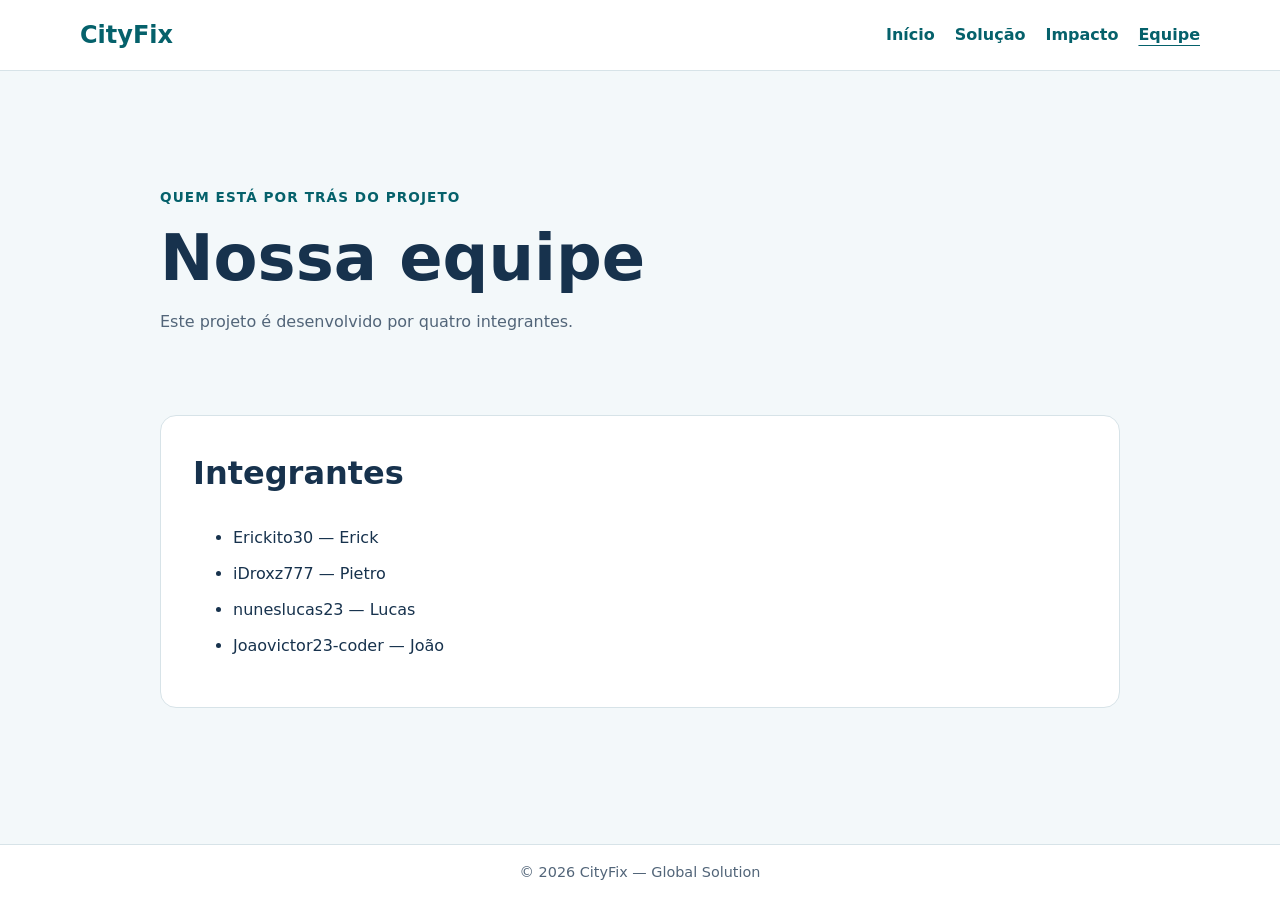
==== equipe.html @ 1368b33f "Create CityFix site skeleton and shared assets" ====
<!doctype html>
<html lang="pt-BR">
<head>
  <meta charset="utf-8">
  <meta name="viewport" content="width=device-width, initial-scale=1">
  <meta name="description" content="Conheça a equipe responsável pelo projeto CityFix.">
  <title>CityFix | Equipe</title>
  <link rel="stylesheet" href="css/style.css">
  <script src="js/script.js" defer></script>
</head>
<body>
  <header class="site-header">
    <a class="brand" href="index.html">CityFix</a>
    <nav aria-label="Menu principal">
      <ul class="nav-list">
        <li><a href="index.html">Início</a></li>
        <li><a href="solucao.html">Solução</a></li>
        <li><a href="impacto.html">Impacto</a></li>
        <li><a href="equipe.html" aria-current="page">Equipe</a></li>
      </ul>
    </nav>
  </header>
  <main>
    <section class="page-heading">
      <p class="eyebrow">Quem está por trás do projeto</p>
      <h1>Nossa equipe</h1>
      <p>Este projeto é desenvolvido por quatro integrantes.</p>
    </section>
    <section class="content-section" aria-labelledby="team-title">
      <h2 id="team-title">Integrantes</h2>
      <ul class="team-list">
        <li>Erickito30 — Erick</li>
        <li>iDroxz777 — Pietro</li>
        <li>nuneslucas23 — Lucas</li>
        <li>Joaovictor23-coder — João</li>
      </ul>
    </section>
  </main>
  <footer class="site-footer">
    <p>&copy; <span data-current-year>2026</span> CityFix — Global Solution</p>
  </footer>
</body>
</html>
---- css/style.css ----
:root {
  color-scheme: light;
  --color-ink: #17324d;
  --color-muted: #526579;
  --color-primary: #087f8c;
  --color-primary-dark: #05616b;
  --color-surface: #ffffff;
  --color-background: #f3f8fa;
  --color-border: #d7e3e8;
  font-family: system-ui, -apple-system, BlinkMacSystemFont, "Segoe UI", sans-serif;
}

* { box-sizing: border-box; }

body {
  min-width: 320px;
  min-height: 100vh;
  margin: 0;
  display: flex;
  flex-direction: column;
  color: var(--color-ink);
  background: var(--color-background);
  line-height: 1.6;
}

a { color: var(--color-primary-dark); }
a:focus-visible, button:focus-visible { outline: 3px solid #f0a202; outline-offset: 3px; }

.site-header {
  display: flex;
  align-items: center;
  justify-content: space-between;
  gap: 1.5rem;
  padding: 1rem max(1.25rem, calc((100% - 1120px) / 2));
  background: var(--color-surface);
  border-bottom: 1px solid var(--color-border);
}

.brand { color: var(--color-primary-dark); font-size: 1.5rem; font-weight: 800; text-decoration: none; }
.nav-list { display: flex; flex-wrap: wrap; gap: .5rem 1.25rem; margin: 0; padding: 0; list-style: none; }
.nav-list a { font-weight: 650; text-decoration: none; }
.nav-list a:hover, .nav-list a[aria-current="page"] { text-decoration: underline; text-underline-offset: .3em; }

main { width: min(100% - 2.5rem, 960px); margin: 0 auto; flex: 1; }
.hero, .page-heading { padding: clamp(3rem, 8vw, 6.5rem) 0 2.5rem; }
.hero { max-width: 760px; }
h1 { max-width: 800px; margin: .25rem 0 1rem; font-size: clamp(2.25rem, 6vw, 4rem); line-height: 1.1; }
h2 { margin-top: 0; font-size: clamp(1.4rem, 3vw, 2rem); }
p { color: var(--color-muted); }
.eyebrow { color: var(--color-primary-dark); font-size: .85rem; font-weight: 800; letter-spacing: .08em; text-transform: uppercase; }
.content-section { margin: 1.5rem 0; padding: clamp(1.25rem, 4vw, 2rem); background: var(--color-surface); border: 1px solid var(--color-border); border-radius: 1rem; }
.button { display: inline-block; margin-top: .75rem; padding: .75rem 1.1rem; color: #fff; background: var(--color-primary); border-radius: .5rem; font-weight: 700; text-decoration: none; }
.button:hover { background: var(--color-primary-dark); }
.steps-list li, .team-list li { margin: .65rem 0; }
.ods-list { padding-top: .75rem; }
.stats-grid { display: grid; grid-template-columns: repeat(auto-fit, minmax(190px, 1fr)); gap: 1rem; margin: 0; }
.stat-card { padding: 1.1rem; background: var(--color-background); border-radius: .75rem; }
.stat-card dt { color: var(--color-muted); font-weight: 650; }
.stat-card dd { margin: .35rem 0 0; color: var(--color-primary-dark); font-size: 1.6rem; font-weight: 800; }
.site-footer { margin-top: 3rem; padding: 1rem 1.25rem; text-align: center; background: var(--color-surface); border-top: 1px solid var(--color-border); }
.site-footer p { margin: 0; font-size: .9rem; }

@media (max-width: 600px) {
  .site-header { align-items: flex-start; flex-direction: column; }
  .nav-list { gap: .5rem 1rem; }
}
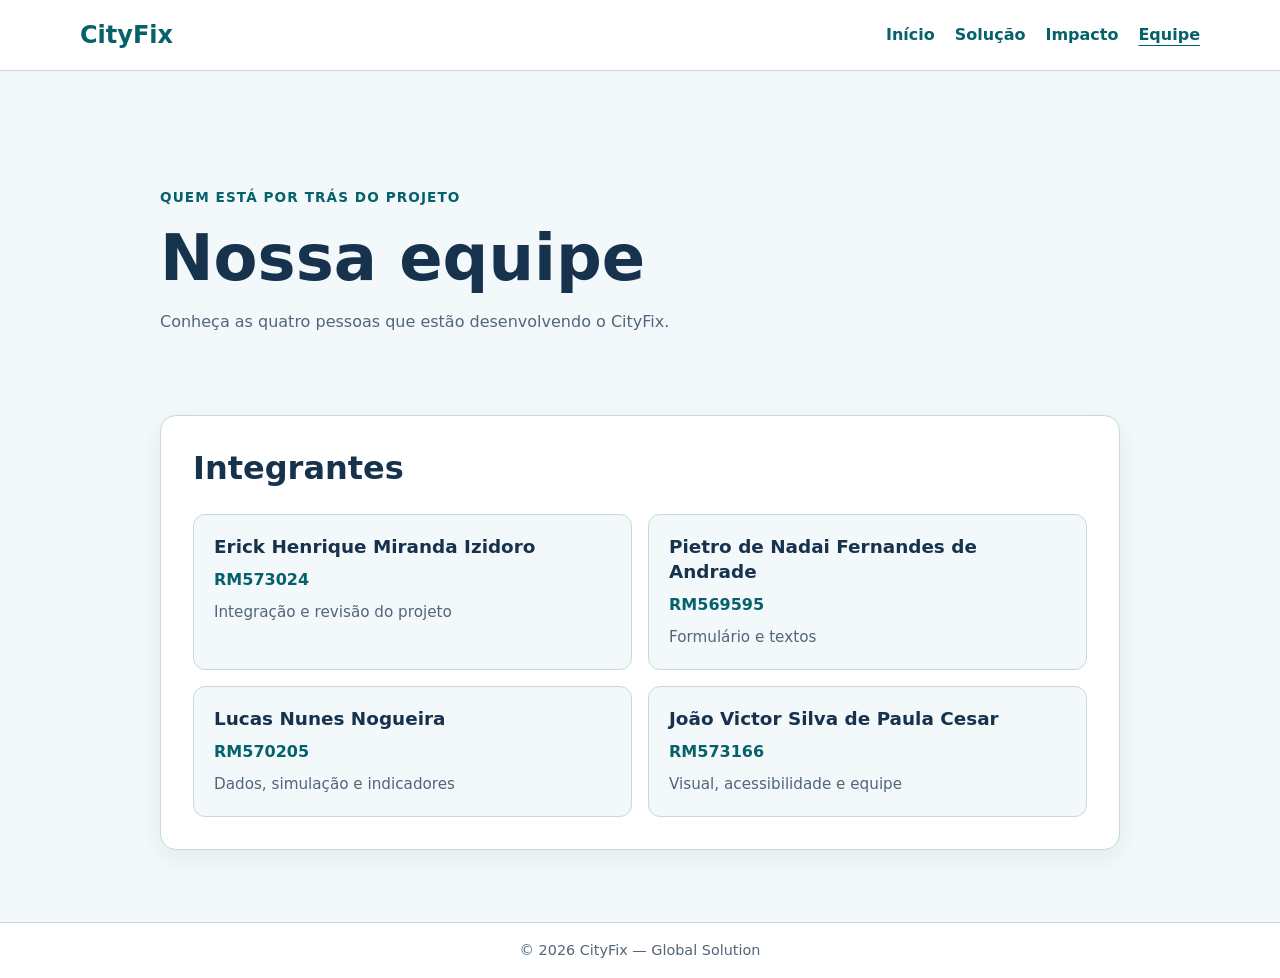
==== commit 2d8b77e9: "Improve CityFix accessibility and team page" ====
--- a/equipe.html
+++ b/equipe.html
@@ -24,15 +24,39 @@
     <section class="page-heading">
       <p class="eyebrow">Quem está por trás do projeto</p>
       <h1>Nossa equipe</h1>
-      <p>Este projeto é desenvolvido por quatro integrantes.</p>
+      <p>Conheça as quatro pessoas que estão desenvolvendo o CityFix.</p>
     </section>
     <section class="content-section" aria-labelledby="team-title">
       <h2 id="team-title">Integrantes</h2>
-      <ul class="team-list">
-        <li>Erickito30 — Erick</li>
-        <li>iDroxz777 — Pietro</li>
-        <li>nuneslucas23 — Lucas</li>
-        <li>Joaovictor23-coder — João</li>
+      <ul class="team-grid">
+        <li>
+          <article class="team-card">
+            <h3>Erick Henrique Miranda Izidoro</h3>
+            <p class="team-card__rm">RM573024</p>
+            <p class="team-card__role">Integração e revisão do projeto</p>
+          </article>
+        </li>
+        <li>
+          <article class="team-card">
+            <h3>Pietro de Nadai Fernandes de Andrade</h3>
+            <p class="team-card__rm">RM569595</p>
+            <p class="team-card__role">Formulário e textos</p>
+          </article>
+        </li>
+        <li>
+          <article class="team-card">
+            <h3>Lucas Nunes Nogueira</h3>
+            <p class="team-card__rm">RM570205</p>
+            <p class="team-card__role">Dados, simulação e indicadores</p>
+          </article>
+        </li>
+        <li>
+          <article class="team-card">
+            <h3>João Victor Silva de Paula Cesar</h3>
+            <p class="team-card__rm">RM573166</p>
+            <p class="team-card__role">Visual, acessibilidade e equipe</p>
+          </article>
+        </li>
       </ul>
     </section>
   </main>
--- a/css/style.css
+++ b/css/style.css
@@ -4,9 +4,11 @@
   --color-muted: #526579;
   --color-primary: #087f8c;
   --color-primary-dark: #05616b;
+  --color-focus: #8a4b00;
   --color-surface: #ffffff;
   --color-background: #f3f8fa;
-  --color-border: #d7e3e8;
+  --color-border: #c7d8df;
+  --shadow-card: 0 0.5rem 1.5rem rgb(23 50 77 / 7%);
   font-family: system-ui, -apple-system, BlinkMacSystemFont, "Segoe UI", sans-serif;
 }
 
@@ -24,7 +26,11 @@
 }
 
 a { color: var(--color-primary-dark); }
-a:focus-visible, button:focus-visible { outline: 3px solid #f0a202; outline-offset: 3px; }
+
+:where(a, button, input, select, textarea, [tabindex]):focus-visible {
+  outline: 3px solid var(--color-focus);
+  outline-offset: 3px;
+}
 
 .site-header {
   display: flex;
@@ -36,31 +42,163 @@
   border-bottom: 1px solid var(--color-border);
 }
 
-.brand { color: var(--color-primary-dark); font-size: 1.5rem; font-weight: 800; text-decoration: none; }
-.nav-list { display: flex; flex-wrap: wrap; gap: .5rem 1.25rem; margin: 0; padding: 0; list-style: none; }
+.brand {
+  color: var(--color-primary-dark);
+  font-size: 1.5rem;
+  font-weight: 800;
+  text-decoration: none;
+}
+
+.nav-list {
+  display: flex;
+  flex-wrap: wrap;
+  gap: .5rem 1.25rem;
+  margin: 0;
+  padding: 0;
+  list-style: none;
+}
+
 .nav-list a { font-weight: 650; text-decoration: none; }
 .nav-list a:hover, .nav-list a[aria-current="page"] { text-decoration: underline; text-underline-offset: .3em; }
 
 main { width: min(100% - 2.5rem, 960px); margin: 0 auto; flex: 1; }
 .hero, .page-heading { padding: clamp(3rem, 8vw, 6.5rem) 0 2.5rem; }
 .hero { max-width: 760px; }
+
 h1 { max-width: 800px; margin: .25rem 0 1rem; font-size: clamp(2.25rem, 6vw, 4rem); line-height: 1.1; }
-h2 { margin-top: 0; font-size: clamp(1.4rem, 3vw, 2rem); }
+h2 { margin-top: 0; font-size: clamp(1.4rem, 3vw, 2rem); line-height: 1.25; }
+h3 { margin: 0; font-size: 1.15rem; line-height: 1.35; }
 p { color: var(--color-muted); }
 .eyebrow { color: var(--color-primary-dark); font-size: .85rem; font-weight: 800; letter-spacing: .08em; text-transform: uppercase; }
-.content-section { margin: 1.5rem 0; padding: clamp(1.25rem, 4vw, 2rem); background: var(--color-surface); border: 1px solid var(--color-border); border-radius: 1rem; }
-.button { display: inline-block; margin-top: .75rem; padding: .75rem 1.1rem; color: #fff; background: var(--color-primary); border-radius: .5rem; font-weight: 700; text-decoration: none; }
-.button:hover { background: var(--color-primary-dark); }
+
+.content-section {
+  margin: 1.5rem 0;
+  padding: clamp(1.25rem, 4vw, 2rem);
+  background: var(--color-surface);
+  border: 1px solid var(--color-border);
+  border-radius: 1rem;
+  box-shadow: var(--shadow-card);
+}
+
+.button,
+button {
+  display: inline-flex;
+  align-items: center;
+  justify-content: center;
+  gap: .5rem;
+  min-height: 2.75rem;
+  margin-top: .75rem;
+  padding: .65rem 1.1rem;
+  border: 2px solid transparent;
+  border-radius: .5rem;
+  color: #fff;
+  background: var(--color-primary-dark);
+  font: inherit;
+  font-weight: 700;
+  line-height: 1.3;
+  text-align: center;
+  text-decoration: none;
+  cursor: pointer;
+}
+
+.button:hover, button:hover { background: #034f58; }
+button:disabled { cursor: not-allowed; opacity: .65; }
+
+form { display: grid; gap: 1rem; }
+label { display: block; margin-bottom: .35rem; color: var(--color-ink); font-weight: 700; }
+
+input:not([type="checkbox"]):not([type="radio"]),
+select,
+textarea {
+  width: 100%;
+  min-height: 2.75rem;
+  padding: .6rem .75rem;
+  border: 1px solid #718897;
+  border-radius: .5rem;
+  color: var(--color-ink);
+  background: var(--color-surface);
+  font: inherit;
+}
+
+textarea { min-height: 8rem; resize: vertical; }
+input[type="checkbox"], input[type="radio"] { width: 1.1rem; height: 1.1rem; accent-color: var(--color-primary-dark); }
+input::placeholder, textarea::placeholder { color: #526579; opacity: 1; }
+input:disabled, select:disabled, textarea:disabled { color: var(--color-muted); background: #edf2f4; }
+
+#mensagem-formulario { padding: .75rem 1rem; border-left: .25rem solid var(--color-primary-dark); background: var(--color-background); }
+#mensagem-formulario:empty { display: none; }
+
+#lista-ocorrencias {
+  display: grid;
+  grid-template-columns: repeat(auto-fit, minmax(min(100%, 17rem), 1fr));
+  gap: 1rem;
+  margin: 1rem 0 0;
+  padding: 0;
+  list-style: none;
+}
+
+#lista-ocorrencias > * {
+  min-width: 0;
+  padding: 1rem;
+  border: 1px solid var(--color-border);
+  border-radius: .75rem;
+  background: var(--color-surface);
+}
+
+#lista-ocorrencias button { margin-top: .5rem; }
 .steps-list li, .team-list li { margin: .65rem 0; }
 .ods-list { padding-top: .75rem; }
-.stats-grid { display: grid; grid-template-columns: repeat(auto-fit, minmax(190px, 1fr)); gap: 1rem; margin: 0; }
-.stat-card { padding: 1.1rem; background: var(--color-background); border-radius: .75rem; }
+
+.stats-grid {
+  display: grid;
+  grid-template-columns: repeat(auto-fit, minmax(min(100%, 11rem), 1fr));
+  gap: 1rem;
+  margin: 0;
+}
+
+.stat-card { padding: 1.1rem; border: 1px solid var(--color-border); border-radius: .75rem; background: var(--color-background); }
 .stat-card dt { color: var(--color-muted); font-weight: 650; }
-.stat-card dd { margin: .35rem 0 0; color: var(--color-primary-dark); font-size: 1.6rem; font-weight: 800; }
-.site-footer { margin-top: 3rem; padding: 1rem 1.25rem; text-align: center; background: var(--color-surface); border-top: 1px solid var(--color-border); }
+.stat-card dd { margin: .35rem 0 0; color: var(--color-primary-dark); font-size: 1.6rem; font-weight: 800; overflow-wrap: anywhere; }
+
+.team-grid {
+  display: grid;
+  grid-template-columns: repeat(2, minmax(0, 1fr));
+  gap: 1rem;
+  margin: 0;
+  padding: 0;
+  list-style: none;
+}
+
+.team-card {
+  height: 100%;
+  padding: 1.25rem;
+  border: 1px solid var(--color-border);
+  border-radius: .75rem;
+  background: var(--color-background);
+}
+
+.team-card p { margin: .45rem 0 0; }
+.team-card__rm { color: var(--color-primary-dark); font-weight: 750; }
+.team-card__role { font-size: .95rem; }
+
+.site-footer {
+  margin-top: 3rem;
+  padding: 1rem 1.25rem;
+  text-align: center;
+  background: var(--color-surface);
+  border-top: 1px solid var(--color-border);
+}
+
 .site-footer p { margin: 0; font-size: .9rem; }
 
 @media (max-width: 600px) {
-  .site-header { align-items: flex-start; flex-direction: column; }
+  .site-header { align-items: flex-start; flex-direction: column; gap: .75rem; }
   .nav-list { gap: .5rem 1rem; }
-}
+  main { width: min(100% - 2rem, 960px); }
+  .hero, .page-heading { padding-top: 2.75rem; }
+  .team-grid { grid-template-columns: 1fr; }
+}
+
+@media (prefers-reduced-motion: reduce) {
+  *, *::before, *::after { scroll-behavior: auto !important; animation-duration: .01ms !important; animation-iteration-count: 1 !important; transition-duration: .01ms !important; }
+}
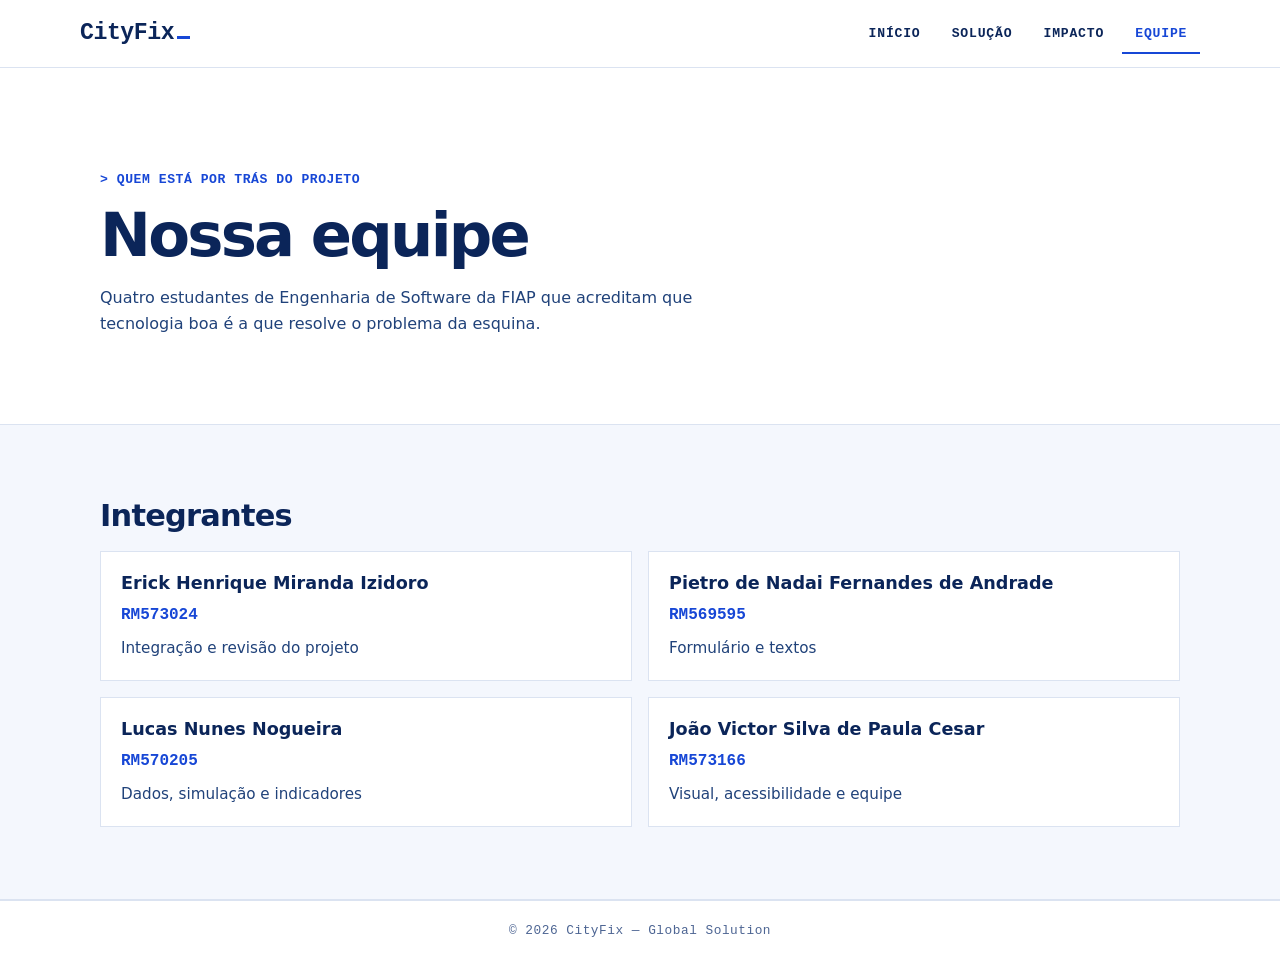
==== commit 9ec823fe: "Revisa o estilo dos textos das páginas Mantém o conteúdo e os dados escritos pelo Pietro e pelo Eric" ====
--- a/equipe.html
+++ b/equipe.html
@@ -24,7 +24,7 @@
     <section class="page-heading">
       <p class="eyebrow">Quem está por trás do projeto</p>
       <h1>Nossa equipe</h1>
-      <p>Conheça as quatro pessoas que estão desenvolvendo o CityFix.</p>
+      <p>Quatro estudantes de Engenharia de Software da FIAP que acreditam que tecnologia boa é a que resolve o problema da esquina.</p>
     </section>
     <section class="content-section" aria-labelledby="team-title">
       <h2 id="team-title">Integrantes</h2>
--- a/css/style.css
+++ b/css/style.css
@@ -1,14 +1,15 @@
 :root {
   color-scheme: light;
-  --color-ink: #17324d;
-  --color-muted: #526579;
-  --color-primary: #087f8c;
-  --color-primary-dark: #05616b;
-  --color-focus: #8a4b00;
+  --color-ink: #16324f;
+  --color-muted: #43596c;
+  --color-primary: #006b70;
+  --color-primary-dark: #05464b;
+  --color-primary-soft: #e3f3f0;
+  --color-focus: #a84b00;
   --color-surface: #ffffff;
-  --color-background: #f3f8fa;
-  --color-border: #c7d8df;
-  --shadow-card: 0 0.5rem 1.5rem rgb(23 50 77 / 7%);
+  --color-background: #f3f7f5;
+  --color-border: #cfddd8;
+  --shadow-card: 0 0.65rem 1.8rem rgb(16 51 62 / 8%);
   font-family: system-ui, -apple-system, BlinkMacSystemFont, "Segoe UI", sans-serif;
 }
 
@@ -37,46 +38,114 @@
   align-items: center;
   justify-content: space-between;
   gap: 1.5rem;
-  padding: 1rem max(1.25rem, calc((100% - 1120px) / 2));
+  padding: .85rem max(1.25rem, calc((100% - 1120px) / 2));
   background: var(--color-surface);
   border-bottom: 1px solid var(--color-border);
 }
 
 .brand {
   color: var(--color-primary-dark);
-  font-size: 1.5rem;
-  font-weight: 800;
+  font-size: 1.45rem;
+  font-weight: 850;
+  letter-spacing: -.04em;
   text-decoration: none;
 }
 
 .nav-list {
   display: flex;
   flex-wrap: wrap;
-  gap: .5rem 1.25rem;
+  gap: .35rem;
   margin: 0;
   padding: 0;
   list-style: none;
 }
 
-.nav-list a { font-weight: 650; text-decoration: none; }
-.nav-list a:hover, .nav-list a[aria-current="page"] { text-decoration: underline; text-underline-offset: .3em; }
-
-main { width: min(100% - 2.5rem, 960px); margin: 0 auto; flex: 1; }
-.hero, .page-heading { padding: clamp(3rem, 8vw, 6.5rem) 0 2.5rem; }
-.hero { max-width: 760px; }
-
-h1 { max-width: 800px; margin: .25rem 0 1rem; font-size: clamp(2.25rem, 6vw, 4rem); line-height: 1.1; }
-h2 { margin-top: 0; font-size: clamp(1.4rem, 3vw, 2rem); line-height: 1.25; }
-h3 { margin: 0; font-size: 1.15rem; line-height: 1.35; }
+.nav-list a {
+  display: inline-flex;
+  align-items: center;
+  min-height: 2.5rem;
+  padding: .45rem .8rem;
+  border-radius: 999px;
+  color: var(--color-ink);
+  font-size: .95rem;
+  font-weight: 650;
+  text-decoration: none;
+}
+
+.nav-list a:hover,
+.nav-list a[aria-current="page"] {
+  color: var(--color-primary-dark);
+  background: var(--color-primary-soft);
+}
+
+main {
+  width: min(100% - 2.5rem, 1080px);
+  margin: 0 auto;
+  flex: 1;
+}
+
+.hero,
+.page-heading {
+  padding: clamp(2.75rem, 7vw, 5rem) 0 2rem;
+}
+
+.hero {
+  position: relative;
+  isolation: isolate;
+  overflow: hidden;
+  max-width: none;
+  margin-top: 2rem;
+  padding: clamp(2.25rem, 7vw, 5rem);
+  border-radius: 1.4rem;
+  color: #ffffff;
+  background: linear-gradient(125deg, #103b48 0%, #075d61 58%, #087c70 100%);
+  box-shadow: 0 1.2rem 2.5rem rgb(5 70 75 / 20%);
+}
+
+.hero::after {
+  position: absolute;
+  z-index: -1;
+  top: -5.5rem;
+  right: -4rem;
+  width: clamp(13rem, 32vw, 24rem);
+  aspect-ratio: 1;
+  border: 1px solid rgb(255 255 255 / 18%);
+  border-radius: 50%;
+  box-shadow: 0 0 0 1.6rem rgb(255 255 255 / 5%), 0 0 0 3.2rem rgb(255 255 255 / 4%);
+  content: "";
+}
+
+.hero h1 { max-width: 720px; color: #ffffff; }
+.hero p { max-width: 660px; color: #e3f4f1; }
+.hero .eyebrow { color: #b9eee2; }
+.hero .button { color: var(--color-primary-dark); background: #ffffff; }
+.hero .button:hover { background: #e3f3f0; }
+
+h1 {
+  max-width: 820px;
+  margin: .25rem 0 1rem;
+  font-size: clamp(2.2rem, 5.5vw, 3.8rem);
+  letter-spacing: -.04em;
+  line-height: 1.08;
+}
+
+h2 {
+  margin: 0 0 1rem;
+  font-size: clamp(1.35rem, 3vw, 1.9rem);
+  letter-spacing: -.025em;
+  line-height: 1.25;
+}
+
+h3 { margin: 0; font-size: 1.1rem; line-height: 1.35; }
 p { color: var(--color-muted); }
-.eyebrow { color: var(--color-primary-dark); font-size: .85rem; font-weight: 800; letter-spacing: .08em; text-transform: uppercase; }
+.eyebrow { color: var(--color-primary-dark); font-size: .82rem; font-weight: 800; letter-spacing: .09em; text-transform: uppercase; }
 
 .content-section {
-  margin: 1.5rem 0;
-  padding: clamp(1.25rem, 4vw, 2rem);
-  background: var(--color-surface);
+  margin: 1.25rem 0;
+  padding: clamp(1.25rem, 3.5vw, 2rem);
   border: 1px solid var(--color-border);
   border-radius: 1rem;
+  background: var(--color-surface);
   box-shadow: var(--shadow-card);
 }
 
@@ -87,22 +156,33 @@
   justify-content: center;
   gap: .5rem;
   min-height: 2.75rem;
-  margin-top: .75rem;
-  padding: .65rem 1.1rem;
+  margin-top: .5rem;
+  padding: .65rem 1rem;
   border: 2px solid transparent;
-  border-radius: .5rem;
-  color: #fff;
-  background: var(--color-primary-dark);
+  border-radius: .55rem;
+  color: #ffffff;
+  background: var(--color-primary);
   font: inherit;
-  font-weight: 700;
+  font-weight: 750;
   line-height: 1.3;
   text-align: center;
   text-decoration: none;
   cursor: pointer;
 }
 
-.button:hover, button:hover { background: #034f58; }
+.button:hover,
+button:hover { background: var(--color-primary-dark); }
 button:disabled { cursor: not-allowed; opacity: .65; }
+
+.botao-secundario {
+  border-color: var(--color-primary);
+  color: var(--color-primary-dark);
+  background: #ffffff;
+}
+
+.botao-secundario:hover { color: #ffffff; background: var(--color-primary-dark); }
+.botao-apoiar { white-space: nowrap; }
+.botao-apoiar:hover { background: var(--color-primary-dark); }
 
 form { display: grid; gap: 1rem; }
 label { display: block; margin-bottom: .35rem; color: var(--color-ink); font-weight: 700; }
@@ -111,23 +191,51 @@
 select,
 textarea {
   width: 100%;
-  min-height: 2.75rem;
-  padding: .6rem .75rem;
+  min-height: 2.8rem;
+  padding: .65rem .75rem;
   border: 1px solid #718897;
-  border-radius: .5rem;
+  border-radius: .55rem;
   color: var(--color-ink);
   background: var(--color-surface);
   font: inherit;
 }
 
 textarea { min-height: 8rem; resize: vertical; }
-input[type="checkbox"], input[type="radio"] { width: 1.1rem; height: 1.1rem; accent-color: var(--color-primary-dark); }
-input::placeholder, textarea::placeholder { color: #526579; opacity: 1; }
-input:disabled, select:disabled, textarea:disabled { color: var(--color-muted); background: #edf2f4; }
-
-#mensagem-formulario { padding: .75rem 1rem; border-left: .25rem solid var(--color-primary-dark); background: var(--color-background); }
-#mensagem-formulario:empty { display: none; }
-
+input[type="checkbox"], input[type="radio"] { width: 1.1rem; height: 1.1rem; accent-color: var(--color-primary); }
+input::placeholder, textarea::placeholder { color: var(--color-muted); opacity: 1; }
+input:disabled, select:disabled, textarea:disabled { color: var(--color-muted); background: #edf2f0; }
+
+.filtros {
+  display: grid;
+  grid-template-columns: repeat(3, minmax(0, 1fr)) auto;
+  align-items: end;
+  gap: .85rem;
+  margin: 1.25rem 0;
+  padding: 1rem;
+  border: 1px solid var(--color-border);
+  border-radius: .85rem;
+  background: var(--color-background);
+}
+
+.filtro-campo { display: flex; min-width: 0; flex-direction: column; gap: .25rem; }
+.filtro-campo label { margin: 0; font-size: .9rem; }
+.filtros .botao-secundario { margin-top: 0; }
+
+#mensagem-formulario,
+.mensagem-lista {
+  padding: .75rem 1rem;
+  border-left: .25rem solid var(--color-primary);
+  border-radius: .35rem;
+  color: var(--color-primary-dark);
+  background: var(--color-primary-soft);
+  font-weight: 650;
+}
+
+#mensagem-formulario:empty,
+.mensagem-lista:empty,
+#resumo-ocorrencias:empty { display: none; }
+
+.lista-ocorrencias,
 #lista-ocorrencias {
   display: grid;
   grid-template-columns: repeat(auto-fit, minmax(min(100%, 17rem), 1fr));
@@ -137,28 +245,54 @@
   list-style: none;
 }
 
+.ocorrencia-card,
 #lista-ocorrencias > * {
+  display: flex;
   min-width: 0;
-  padding: 1rem;
+  flex-direction: column;
+  padding: 1.15rem;
   border: 1px solid var(--color-border);
-  border-radius: .75rem;
+  border-radius: .85rem;
   background: var(--color-surface);
-}
-
-#lista-ocorrencias button { margin-top: .5rem; }
-.steps-list li, .team-list li { margin: .65rem 0; }
-.ods-list { padding-top: .75rem; }
+  box-shadow: 0 .35rem 1rem rgb(16 51 62 / 5%);
+}
+
+.ocorrencia-card p { margin: .4rem 0; }
+.ocorrencia-cabecalho { display: flex; align-items: flex-start; justify-content: space-between; gap: .65rem; }
+.ocorrencia-cabecalho h3 { font-size: 1.05rem; }
+.ocorrencia-bairro { margin-top: .75rem !important; font-weight: 700; }
+.ocorrencia-rodape { display: flex; align-items: center; justify-content: space-between; gap: .75rem; margin-top: auto; padding-top: .8rem; }
+.ocorrencia-votos { color: var(--color-ink); font-weight: 750; }
+.ocorrencia-rodape button, #lista-ocorrencias button { margin-top: 0; }
+.status-selo { flex-shrink: 0; padding: .2rem .65rem; border-radius: 999px; font-size: .78rem; font-weight: 800; line-height: 1.4; }
+.status-aberta { color: #7b1d25; background: #fde8e8; }
+.status-em-analise { color: #664b00; background: #fff3ce; }
+.status-resolvida { color: #14532d; background: #dcfce7; }
+.lista-vazia { grid-column: 1 / -1; padding: 1rem; color: var(--color-muted); text-align: center; }
+.nota-dados { display: flex; flex-wrap: wrap; align-items: center; gap: .75rem; margin-top: 1.25rem; font-size: .95rem; }
+
+.steps-list { padding-left: 1.35rem; }
+.steps-list li { margin: .7rem 0; }
+.ods-list { padding-top: .5rem; }
 
 .stats-grid {
   display: grid;
-  grid-template-columns: repeat(auto-fit, minmax(min(100%, 11rem), 1fr));
+  grid-template-columns: repeat(auto-fit, minmax(min(100%, 12rem), 1fr));
   gap: 1rem;
   margin: 0;
 }
 
-.stat-card { padding: 1.1rem; border: 1px solid var(--color-border); border-radius: .75rem; background: var(--color-background); }
-.stat-card dt { color: var(--color-muted); font-weight: 650; }
-.stat-card dd { margin: .35rem 0 0; color: var(--color-primary-dark); font-size: 1.6rem; font-weight: 800; overflow-wrap: anywhere; }
+.stat-card {
+  min-width: 0;
+  padding: 1.2rem;
+  border: 1px solid var(--color-border);
+  border-top: .25rem solid var(--color-primary);
+  border-radius: .8rem;
+  background: var(--color-background);
+}
+
+.stat-card dt { color: var(--color-muted); font-size: .92rem; font-weight: 700; }
+.stat-card dd { margin: .45rem 0 0; color: var(--color-primary-dark); font-size: clamp(1.3rem, 3vw, 1.75rem); font-weight: 850; line-height: 1.25; overflow-wrap: anywhere; }
 
 .team-grid {
   display: grid;
@@ -173,32 +307,363 @@
   height: 100%;
   padding: 1.25rem;
   border: 1px solid var(--color-border);
-  border-radius: .75rem;
+  border-radius: .85rem;
   background: var(--color-background);
 }
 
 .team-card p { margin: .45rem 0 0; }
-.team-card__rm { color: var(--color-primary-dark); font-weight: 750; }
+.team-card__rm { color: var(--color-primary-dark); font-weight: 800; }
 .team-card__role { font-size: .95rem; }
 
 .site-footer {
   margin-top: 3rem;
-  padding: 1rem 1.25rem;
+  padding: 1.2rem 1.25rem;
+  border-top: 1px solid var(--color-border);
+  background: var(--color-surface);
   text-align: center;
+}
+
+.site-footer p { margin: 0; font-size: .9rem; }
+
+@media (max-width: 760px) {
+  .filtros { grid-template-columns: repeat(2, minmax(0, 1fr)); }
+}
+
+@media (max-width: 600px) {
+  .site-header { align-items: flex-start; flex-direction: column; gap: .65rem; }
+  .nav-list { gap: .2rem; }
+  .nav-list a { padding: .4rem .65rem; }
+  main { width: min(100% - 2rem, 1080px); }
+  .hero { margin-top: 1rem; }
+  .hero, .page-heading { padding-top: 2.5rem; }
+  .hero { padding: 2rem 1.5rem; border-radius: 1rem; }
+  .content-section { margin: 1rem 0; }
+  .team-grid { grid-template-columns: 1fr; }
+  .lista-ocorrencias, #lista-ocorrencias { grid-template-columns: 1fr; }
+}
+
+@media (max-width: 420px) {
+  .filtros { grid-template-columns: 1fr; }
+  .filtros .botao-secundario { width: 100%; }
+  .ocorrencia-cabecalho { flex-direction: column; }
+  .ocorrencia-rodape { align-items: flex-start; flex-direction: column; }
+  .ocorrencia-rodape .botao-apoiar { width: 100%; }
+}
+
+@media (prefers-reduced-motion: reduce) {
+  *, *::before, *::after {
+    scroll-behavior: auto !important;
+    animation-duration: .01ms !important;
+    animation-iteration-count: 1 !important;
+    transition-duration: .01ms !important;
+  }
+}
+
+/* Formulário de ocorrência (Pietro). João, pode ajustar à vontade. */
+.form-ocorrencia { display: grid; gap: 1.1rem; max-width: 560px; }
+.campo { display: flex; flex-direction: column; gap: .35rem; }
+.campo label { font-weight: 700; }
+.campo select, .campo textarea { width: 100%; padding: .65rem .75rem; color: var(--color-ink); font: inherit; background: var(--color-surface); border: 1px solid #9fb3bf; border-radius: .5rem; }
+.campo textarea { resize: vertical; min-height: 7rem; }
+.campo select:focus-visible, .campo textarea:focus-visible { outline: 3px solid #f0a202; outline-offset: 2px; }
+.campo [aria-invalid="true"] { border: 2px solid #b3261e; }
+.dica-campo, .erro-campo { margin: 0; font-size: .9rem; }
+.erro-campo { color: #b3261e; font-weight: 650; }
+.form-ocorrencia .button { justify-self: start; margin-top: 0; border: 0; font: inherit; font-weight: 700; cursor: pointer; }
+.mensagem-formulario:empty { display: none; }
+.mensagem-formulario { margin: 1.25rem 0 0; padding: .85rem 1rem; border-radius: .5rem; font-weight: 650; }
+.mensagem-sucesso { color: #14532d; background: #e5f4ea; border: 1px solid #9fd3b0; }
+.mensagem-erro { color: #8c1d18; background: #fbeaea; border: 1px solid #efb5b1; }
+
+/* Textos da página inicial e de impacto (Pietro). */
+.dado-destaque { margin: 1.25rem 0 .5rem; padding: 1rem 1.25rem; color: var(--color-ink); background: var(--color-background); border-left: 4px solid var(--color-primary); border-radius: .5rem; }
+.dado-destaque strong { display: block; color: var(--color-primary-dark); font-size: clamp(2rem, 5vw, 2.75rem); line-height: 1.1; }
+.fonte { font-size: .85rem; }
+.ods-itens { margin: .5rem 0 0; padding-left: 1.2rem; }
+.ods-itens li { margin: .35rem 0; }
+.ods-item + .ods-item { margin-top: 1.25rem; }
+.ods-item h3 { margin: 0 0 .25rem; font-size: 1.1rem; }
+
+
+/* ==========================================================
+   Tema "Black Mirror clean" (Lucas) — por cima do visual do João.
+   Branco clínico, letras em azul, cantos retos, rótulos em
+   fonte monoespaçada e seções que ocupam a largura da página.
+   ========================================================== */
+
+:root {
+  color-scheme: light;
+  --color-ink: #0b2559;
+  --color-text: #20427a;
+  --color-muted: #4d6593;
+  --color-primary: #1747d6;
+  --color-primary-dark: #0b2559;
+  --color-primary-soft: #eaf0ff;
+  --color-focus: #1747d6;
+  --color-surface: #ffffff;
+  --color-background: #ffffff;
+  --color-tint: #f4f7fd;
+  --color-border: #dbe3f1;
+  --shadow-card: none;
+  --font-mono: ui-monospace, "SF Mono", Menlo, Consolas, "Liberation Mono", monospace;
+  --page-gutter: max(1.25rem, calc((100% - 1080px) / 2));
+}
+
+body { color: var(--color-text); background: var(--color-background); }
+p { color: var(--color-text); }
+strong { color: var(--color-ink); }
+::selection { color: #fff; background: var(--color-primary); }
+a { color: var(--color-primary); }
+
+/* ---------- Cabeçalho ---------- */
+
+.site-header { border-bottom-color: var(--color-border); }
+.brand { color: var(--color-ink); font-family: var(--font-mono); font-weight: 700; letter-spacing: -.02em; }
+
+/* Cursor piscando depois do nome (sem texto, para leitores de tela não lerem) */
+.brand::after {
+  display: inline-block;
+  width: .55em;
+  height: .14em;
+  margin-left: .12em;
+  content: "";
+  background: var(--color-primary);
+  animation: piscar 1.1s steps(1) infinite;
+}
+
+@keyframes piscar { 50% { opacity: 0; } }
+
+.nav-list a {
+  border-radius: 0;
+  color: var(--color-ink);
+  font-family: var(--font-mono);
+  font-size: .82rem;
+  letter-spacing: .06em;
+  text-transform: uppercase;
+}
+
+.nav-list a:hover,
+.nav-list a[aria-current="page"] { color: var(--color-primary); background: transparent; box-shadow: inset 0 -2px 0 var(--color-primary); }
+
+/* ---------- Seções de ponta a ponta ---------- */
+
+main { width: 100%; max-width: none; }
+
+.page-heading,
+.content-section {
+  margin: 0;
+  padding: clamp(2.5rem, 6vw, 4.5rem) var(--page-gutter);
+  border: 0;
+  border-bottom: 1px solid var(--color-border);
+  border-radius: 0;
   background: var(--color-surface);
-  border-top: 1px solid var(--color-border);
-}
-
-.site-footer p { margin: 0; font-size: .9rem; }
-
-@media (max-width: 600px) {
-  .site-header { align-items: flex-start; flex-direction: column; gap: .75rem; }
-  .nav-list { gap: .5rem 1rem; }
-  main { width: min(100% - 2rem, 960px); }
-  .hero, .page-heading { padding-top: 2.75rem; }
-  .team-grid { grid-template-columns: 1fr; }
-}
-
-@media (prefers-reduced-motion: reduce) {
-  *, *::before, *::after { scroll-behavior: auto !important; animation-duration: .01ms !important; animation-iteration-count: 1 !important; transition-duration: .01ms !important; }
-}
+  box-shadow: none;
+}
+
+/* Alterna branco e azul bem claro para separar as seções */
+.content-section:nth-of-type(even) { background: var(--color-tint); }
+
+.page-heading { padding-top: clamp(3rem, 8vw, 5.5rem); }
+.page-heading p:last-child { max-width: 640px; }
+
+.site-footer { margin-top: 0; }
+
+/* ---------- Títulos e rótulos ---------- */
+
+h1, h2, h3 { color: var(--color-ink); }
+h1 { letter-spacing: -.045em; }
+
+.eyebrow,
+label,
+.campo label,
+.filtro-campo label,
+.stat-card dt,
+.ocorrencia-bairro,
+#resumo-ocorrencias,
+.fonte,
+.dica-campo,
+.site-footer p {
+  font-family: var(--font-mono);
+  letter-spacing: .04em;
+}
+
+.eyebrow { color: var(--color-primary); font-weight: 600; }
+.eyebrow::before { content: "> "; }
+label, .campo label, .filtro-campo label { color: var(--color-muted); font-size: .8rem; font-weight: 600; text-transform: uppercase; }
+.fonte, .dica-campo { color: var(--color-muted); }
+
+/* ---------- Botões ---------- */
+
+.button,
+button {
+  border-radius: 0;
+  color: #ffffff;
+  background: var(--color-ink);
+  font-family: var(--font-mono);
+  font-size: .85rem;
+  letter-spacing: .05em;
+  text-transform: uppercase;
+}
+
+.button:hover,
+button:hover { color: #ffffff; background: var(--color-primary); }
+
+.botao-secundario { color: var(--color-ink); background: #ffffff; border-color: var(--color-ink); }
+.botao-secundario:hover { color: #ffffff; background: var(--color-primary); border-color: var(--color-primary); }
+.botao-apoiar:hover { background: var(--color-primary); }
+
+/* ---------- Campos e mensagens ---------- */
+
+input:not([type="checkbox"]):not([type="radio"]),
+select,
+textarea,
+.campo select,
+.campo textarea {
+  color: var(--color-ink);
+  background: #ffffff;
+  border: 1px solid #a9b8d3;
+  border-radius: 0;
+}
+
+input:hover, select:hover, textarea:hover { border-color: var(--color-primary); }
+.campo select:focus-visible, .campo textarea:focus-visible { outline-color: var(--color-focus); }
+
+.filtros { border-radius: 0; background: #ffffff; }
+.content-section:nth-of-type(odd) .filtros { background: var(--color-tint); }
+
+#mensagem-formulario,
+.mensagem-lista { border-radius: 0; font-family: var(--font-mono); font-size: .9rem; }
+.mensagem-lista { color: var(--color-ink); background: var(--color-primary-soft); border-left-color: var(--color-primary); }
+
+/* ---------- Ocorrências ---------- */
+
+.ocorrencia-card,
+#lista-ocorrencias > * { border-radius: 0; background: #ffffff; transition: border-color .2s ease, box-shadow .2s ease; }
+.ocorrencia-card:hover { border-color: var(--color-primary); box-shadow: 0 .5rem 1.5rem rgb(23 71 214 / 10%); }
+.ocorrencia-card:first-child { border-top: 3px solid var(--color-primary); }
+.ocorrencia-bairro { color: var(--color-primary); font-size: .8rem; font-weight: 600; text-transform: uppercase; }
+.ocorrencia-votos { color: var(--color-ink); font-family: var(--font-mono); font-size: 1.1rem; }
+.ocorrencia-rodape { border-top: 1px solid var(--color-border); }
+
+.status-selo { border-radius: 0; font-family: var(--font-mono); letter-spacing: .06em; text-transform: uppercase; border: 1px solid currentColor; background: #ffffff; }
+.status-selo::before { content: "● "; }
+
+/* ---------- Indicadores, dado do IBGE e equipe ---------- */
+
+.stat-card { border-radius: 0; border-top: 3px solid var(--color-primary); background: #ffffff; }
+.stat-card dt { color: var(--color-muted); }
+.stat-card dd,
+.dado-destaque strong { color: var(--color-ink); font-family: var(--font-mono); font-weight: 700; letter-spacing: -.03em; }
+.stat-card dd[data-stat="most-supported"] { font-size: 1.05rem; }
+.dado-destaque { border-radius: 0; color: var(--color-text); background: var(--color-tint); border-left-color: var(--color-primary); }
+
+.team-card { border-radius: 0; background: #ffffff; }
+.team-card__rm { color: var(--color-primary); font-family: var(--font-mono); }
+
+.site-footer p { color: var(--color-muted); font-size: .8rem; }
+
+/* ---------- Hero: foto ocupando o container inteiro ---------- */
+
+.hero {
+  display: flex;
+  align-items: center;
+  min-height: min(82vh, 760px);
+  margin: 0;
+  padding: clamp(3rem, 8vw, 6rem) var(--page-gutter);
+  border-radius: 0;
+  border-bottom: 1px solid var(--color-border);
+  color: var(--color-ink);
+  background: #ffffff;
+  box-shadow: none;
+}
+
+.hero::after { display: none; }
+
+.hero-texto { position: relative; z-index: 2; max-width: 560px; }
+.hero h1 { color: var(--color-ink); }
+.hero p { color: var(--color-text); }
+.hero .eyebrow { color: var(--color-primary); }
+.hero .button { color: #ffffff; background: var(--color-ink); }
+.hero .button:hover { background: var(--color-primary); }
+
+/* A foto vira o fundo do hero */
+.hero-foto { position: absolute; z-index: 0; inset: 0; margin: 0; }
+.hero-foto-tela { position: absolute; inset: 0; overflow: hidden; }
+
+.hero-foto-tela img {
+  display: block;
+  width: 100%;
+  height: 100%;
+  object-fit: cover;
+  object-position: center 62%;
+  filter: grayscale(.55) contrast(1.05) brightness(1.05) hue-rotate(-8deg);
+}
+
+/* Véu branco da esquerda para a direita: o texto fica sobre o branco, a foto aparece à direita */
+.hero-foto-tela::before {
+  position: absolute;
+  z-index: 1;
+  inset: 0;
+  content: "";
+  background:
+    linear-gradient(90deg, #ffffff 0%, rgb(255 255 255 / 96%) 34%, rgb(255 255 255 / 55%) 52%, rgb(255 255 255 / 0%) 72%),
+    linear-gradient(0deg, rgb(23 71 214 / 12%), rgb(23 71 214 / 0%) 40%);
+  pointer-events: none;
+}
+
+/* Linha de varredura azul que desce pela foto */
+.hero-foto-tela::after {
+  position: absolute;
+  z-index: 1;
+  left: 45%;
+  right: 0;
+  top: -15%;
+  height: 15%;
+  content: "";
+  background: linear-gradient(180deg, transparent, rgb(23 71 214 / 18%), transparent);
+  animation: varredura 6s linear infinite;
+  pointer-events: none;
+}
+
+@keyframes varredura { to { top: 100%; } }
+
+.hud {
+  position: absolute;
+  z-index: 2;
+  right: var(--page-gutter);
+  padding: .3rem .55rem;
+  font-family: var(--font-mono);
+  font-size: .72rem;
+  letter-spacing: .08em;
+}
+
+.hud-topo { top: 1.25rem; color: var(--color-ink); background: rgb(255 255 255 / 88%); }
+.hud-topo::first-letter { color: #d6243a; }
+.hud-base { bottom: 3rem; color: #ffffff; background: var(--color-primary); }
+
+.hero-foto figcaption {
+  position: absolute;
+  z-index: 2;
+  right: var(--page-gutter);
+  bottom: .9rem;
+  padding: .15rem .45rem;
+  color: var(--color-ink);
+  background: rgb(255 255 255 / 85%);
+  font-family: var(--font-mono);
+  font-size: .68rem;
+}
+
+.hero-foto figcaption a { color: var(--color-ink); }
+
+/* Celular: a foto fica em cima e o véu branco sobe de baixo */
+@media (max-width: 760px) {
+  .hero { align-items: flex-end; min-height: 0; padding-top: 19rem; padding-bottom: 3.5rem; }
+  .hero-foto-tela img { object-position: center 70%; }
+  .hero-foto-tela::before {
+    background: linear-gradient(0deg, #ffffff 0%, rgb(255 255 255 / 97%) 48%, rgb(255 255 255 / 40%) 66%, rgb(255 255 255 / 0%) 80%);
+  }
+  .hero-foto-tela::after { left: 0; }
+  .hud-topo { top: 1rem; }
+  .hud-base { top: 3.2rem; bottom: auto; }
+  .hero-foto figcaption { top: 14.5rem; bottom: auto; }
+}
